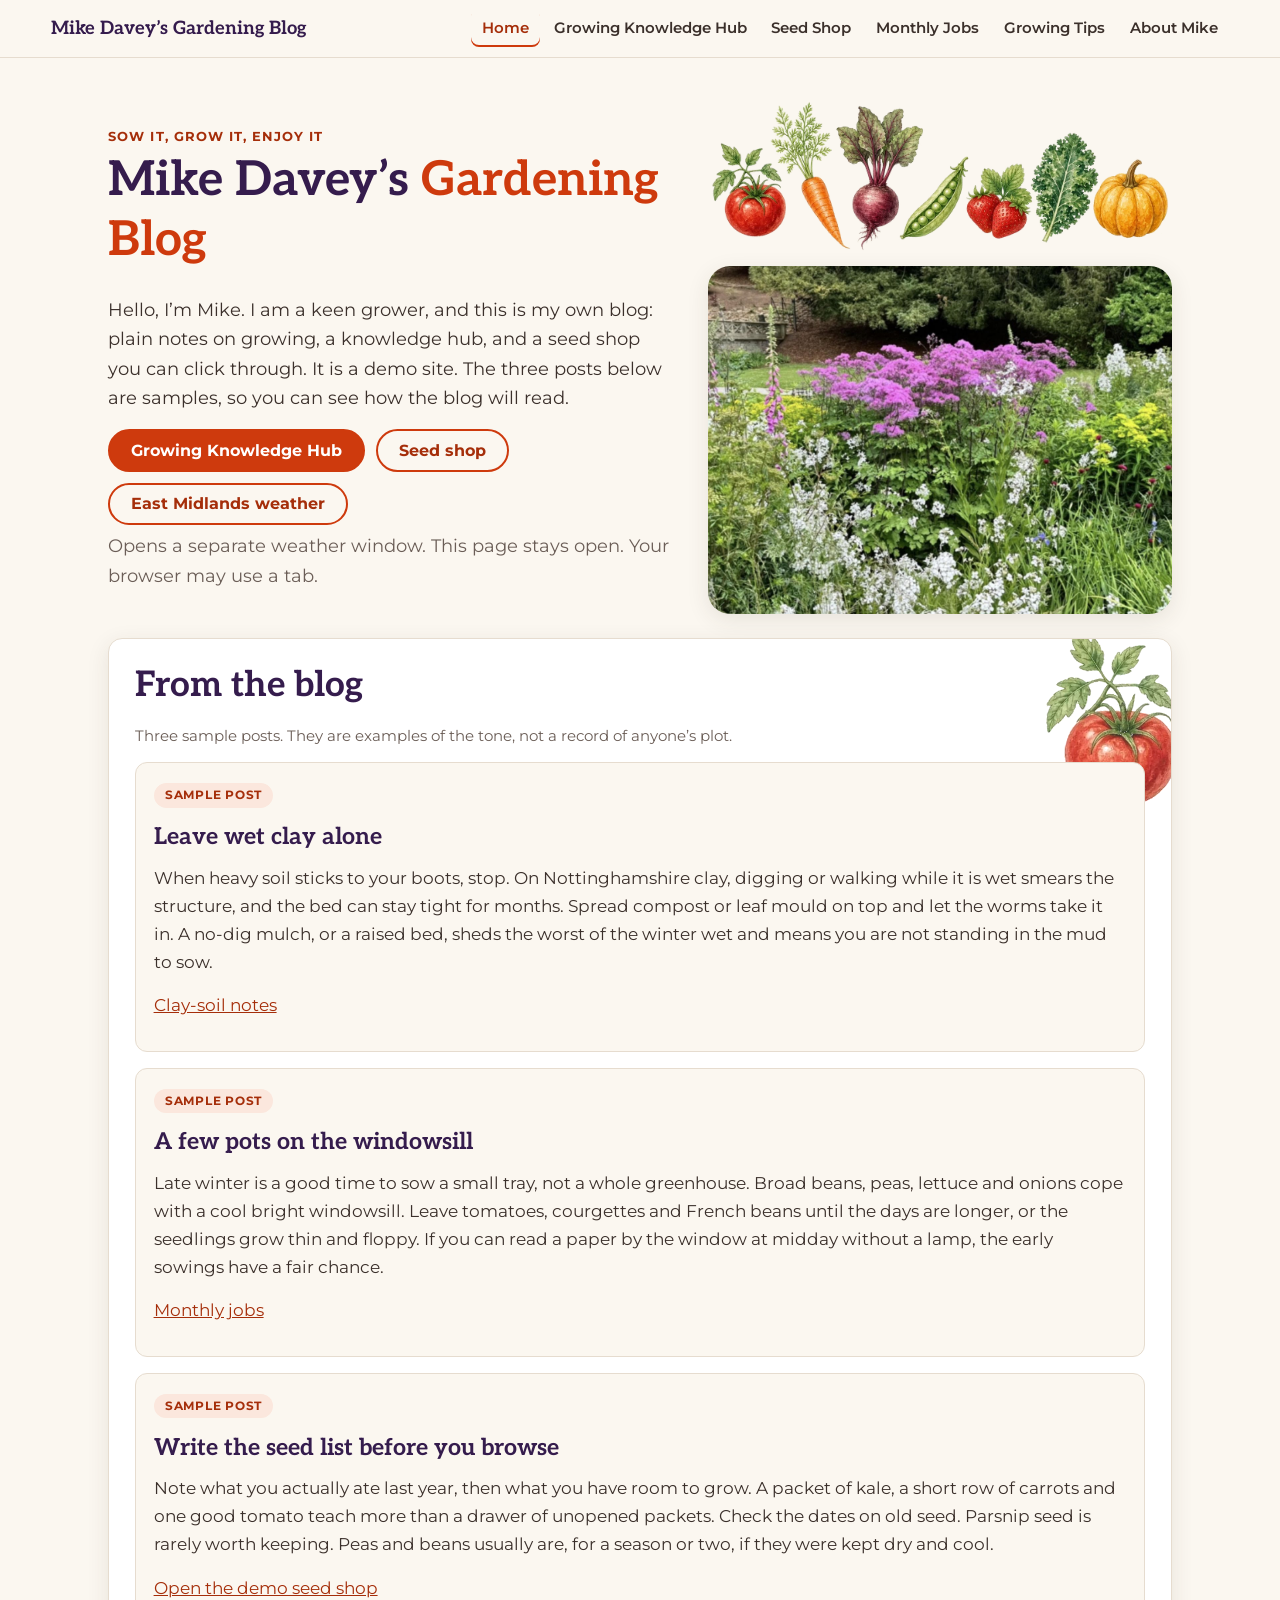
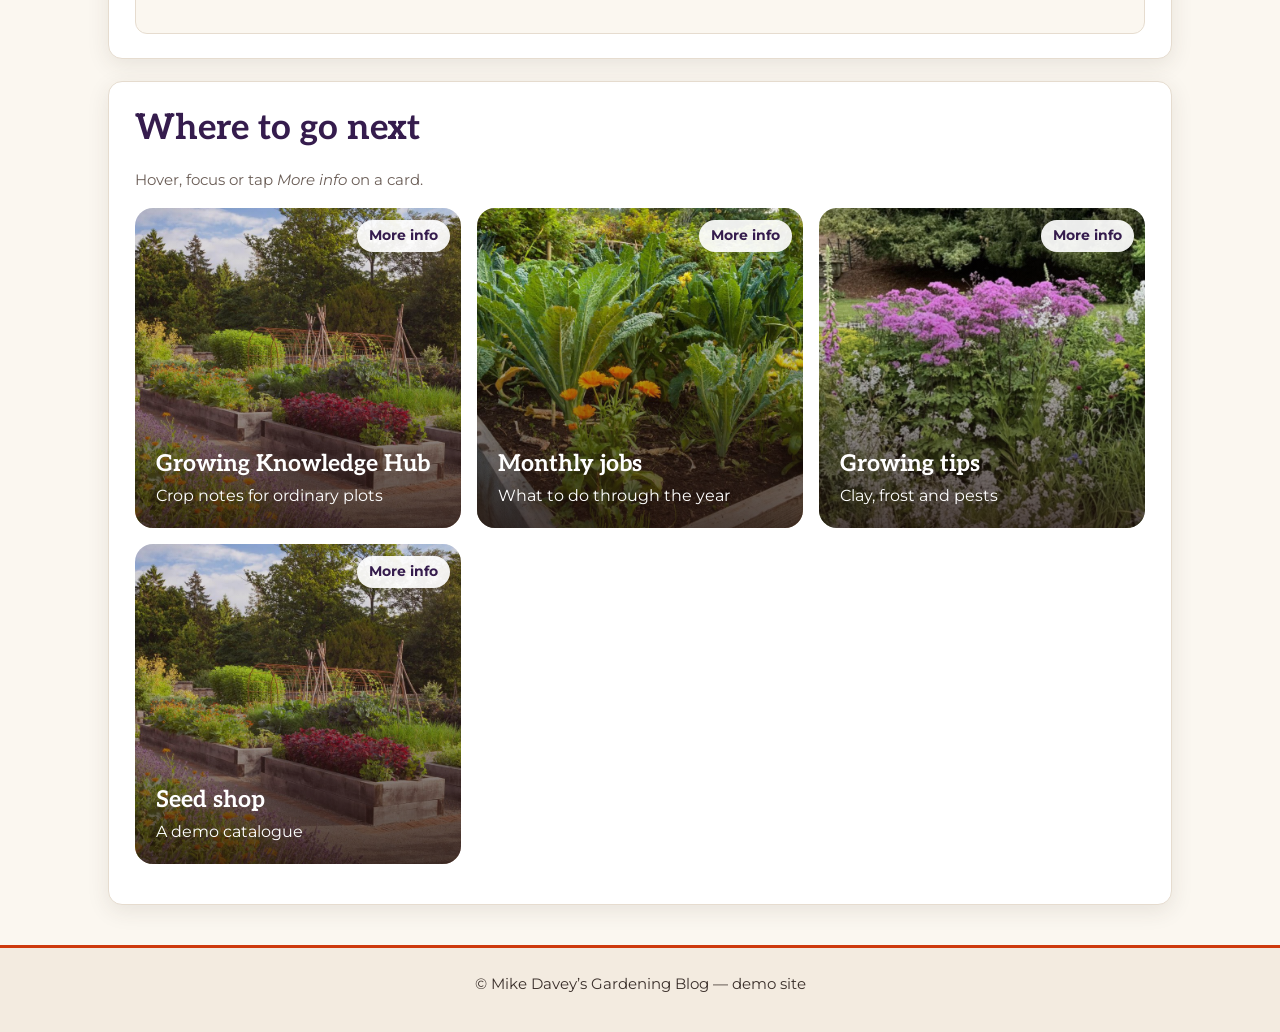
==== index.html @ 245391ab "Add Mike Davey's gardening blog demo. A personal static site with sample posts, an open knowledge hu" ====
<!DOCTYPE html>
<html lang="en-GB">
<head>
<meta charset="UTF-8">
<meta name="viewport" content="width=device-width, initial-scale=1.0">
<title>Mike Davey’s Gardening Blog</title>
<meta name="description" content="Mike Davey’s Gardening Blog: sample growing posts, a knowledge hub, and a demo seed shop.">
<link rel="stylesheet" href="style.css">
</head>
<body>
<a class="skip-link" href="#main">Skip to content</a>
<header class="site-header">
  <h1><a href="index.html">Mike Davey’s Gardening Blog</a></h1>
  <nav aria-label="Main">
    <a href="index.html" class="active" aria-current="page">Home</a>
    <a href="knowledge-hub.html">Growing Knowledge Hub</a>
    <a href="seed-order.html">Seed Shop</a>
    <a href="monthly.html">Monthly Jobs</a>
    <a href="tips.html">Growing Tips</a>
    <a href="about.html">About Mike</a>
  </nav>
</header>

<section class="s-hero">
  <div>
    <span class="s-kicker">Sow it, grow it, enjoy it</span>
    <h2>Mike Davey’s <em>Gardening Blog</em></h2>
    <p>Hello, I’m Mike. I am a keen grower, and this is my own blog: plain notes on growing, a knowledge hub, and a seed shop you can click through. It is a demo site. The three posts below are samples, so you can see how the blog will read.</p>
    <div class="s-acts">
      <a class="btn" href="knowledge-hub.html">Growing Knowledge Hub</a>
      <a class="btn ghost" href="seed-order.html">Seed shop</a>
      <a class="btn ghost" href="https://www.wunderground.com/weather/gb/nottingham" target="_blank" rel="noopener noreferrer" data-weather-window>East Midlands weather</a>
    </div>
    <p class="weather-help">Opens a separate weather window. This page stays open. Your browser may use a tab.</p>
  </div>
  <div class="s-photo">
    <img class="hero-produce" src="produce-strip.webp" width="1200" height="404" alt="" decoding="async">
    <img src="hero.jpg" width="1400" height="1059" alt="Colourful garden flowers in bloom">
  </div>
</section>
<main id="main">
  <div class="produce-host content-box">
    <img class="produce-deco produce-deco--tr" src="img/produce/tomato.webp" width="191" height="243" alt="" aria-hidden="true" decoding="async">
    <h2>From the blog</h2>
    <p class="meta">Three sample posts. They are examples of the tone, not a record of anyone’s plot.</p>
    <div class="post-list">
      <article class="post">
        <p><span class="sample-flag">Sample post</span></p>
        <h3>Leave wet clay alone</h3>
        <p>When heavy soil sticks to your boots, stop. On Nottinghamshire clay, digging or walking while it is wet smears the structure, and the bed can stay tight for months. Spread compost or leaf mould on top and let the worms take it in. A no-dig mulch, or a raised bed, sheds the worst of the winter wet and means you are not standing in the mud to sow.</p>
        <p><a href="tips.html#soil">Clay-soil notes</a></p>
      </article>
      <article class="post">
        <p><span class="sample-flag">Sample post</span></p>
        <h3>A few pots on the windowsill</h3>
        <p>Late winter is a good time to sow a small tray, not a whole greenhouse. Broad beans, peas, lettuce and onions cope with a cool bright windowsill. Leave tomatoes, courgettes and French beans until the days are longer, or the seedlings grow thin and floppy. If you can read a paper by the window at midday without a lamp, the early sowings have a fair chance.</p>
        <p><a href="monthly.html">Monthly jobs</a></p>
      </article>
      <article class="post">
        <p><span class="sample-flag">Sample post</span></p>
        <h3>Write the seed list before you browse</h3>
        <p>Note what you actually ate last year, then what you have room to grow. A packet of kale, a short row of carrots and one good tomato teach more than a drawer of unopened packets. Check the dates on old seed. Parsnip seed is rarely worth keeping. Peas and beans usually are, for a season or two, if they were kept dry and cool.</p>
        <p><a href="seed-order.html">Open the demo seed shop</a></p>
      </article>
    </div>
  </div>
  <div class="content-box">
    <h2>Where to go next</h2>
    <p class="meta">Hover, focus or tap <em>More info</em> on a card.</p>
    <div class="flip-grid">
      <article class="flip">
        <div class="flip-inner">
          <div class="flip-face flip-front" style="background-image:url('allotment.jpg')"><h4>Growing Knowledge Hub</h4><p>Crop notes for ordinary plots</p></div>
          <div class="flip-face flip-back"><h4>Growing Knowledge Hub</h4><p>Sowing, spacing, harvest and kitchen notes for fruit, vegetables and herbs.</p><a class="btn" href="knowledge-hub.html">Open the hub</a></div>
        </div>
      </article>
      <article class="flip">
        <div class="flip-inner">
          <div class="flip-face flip-front" style="background-image:url('raised-bed.jpg')"><h4>Monthly jobs</h4><p>What to do through the year</p></div>
          <div class="flip-face flip-back"><h4>Monthly jobs</h4><p>A month-by-month list for East Midlands gardens and allotments, with clay soil in mind.</p><a class="btn" href="monthly.html">See the year</a></div>
        </div>
      </article>
      <article class="flip">
        <div class="flip-inner">
          <div class="flip-face flip-front" style="background-image:url('hero.jpg')"><h4>Growing tips</h4><p>Clay, frost and pests</p></div>
          <div class="flip-face flip-back"><h4>Growing tips</h4><p>No-dig, frost dates and the problems that show up most often on local clay.</p><a class="btn" href="tips.html">Read the tips</a></div>
        </div>
      </article>
      <article class="flip">
        <div class="flip-inner">
          <div class="flip-face flip-front" style="background-image:url('allotment.jpg')"><h4>Seed shop</h4><p>A demo catalogue</p></div>
          <div class="flip-face flip-back"><h4>Seed shop</h4><p>Browse the catalogue and fill a basket. No payment is taken, and the order is not sent.</p><a class="btn" href="seed-order.html">Browse seeds</a></div>
        </div>
      </article>
    </div>
  </div>
</main>

<footer>
  <p>© Mike Davey’s Gardening Blog — demo site</p>
</footer>
<script src="flip.js"></script>
<script src="weather-window.js"></script>
</body>
</html>
---- style.css ----
/* Blog theme. Warm cream, terracotta and aubergine. */
@import url("https://fonts.googleapis.com/css2?family=Aleo:wght@400;600;700&family=Montserrat:wght@400;500;600;700&display=swap");
:root{
  --rust:#ce3a0d;--rust-dk:#a52e0a;--rust-soft:#fbe7dd;--aub:#351c4d;--aub-soft:#efe8f3;
  --cream:#fbf7f0;--paper:#ffffff;--ink:#3b302b;--muted:#6b5e57;--sage:#4f6b3f;--sage-soft:#e9efe2;--line:#e6dccf;
  --radius:14px;--shadow:0 6px 22px rgba(59,48,43,.10);--focus:#1d4ed8;
  --font-head:Aleo,Georgia,"Times New Roman",serif;--font-body:Montserrat,"Segoe UI",system-ui,-apple-system,Arial,sans-serif;
  /* legacy aliases used by page-level styles */
  --green:var(--sage);--green-light:#6b8a58;--accent:var(--rust);--clay:var(--rust-dk);--text:var(--ink);
  --head:var(--aub);--rasp:var(--rust);--coral:var(--rust);--gold-s:#e3b86a;--cardbg:var(--paper);--star:#d99a1e
}
*,*::before,*::after{box-sizing:border-box}
html{scroll-padding-top:5.5rem;-webkit-text-size-adjust:100%}
body{margin:0;font-family:var(--font-body);font-size:1.0625rem;line-height:1.65;color:var(--ink);background:var(--cream);overflow-x:hidden}
img{max-width:100%;height:auto}
h1,h2,h3,h4{font-family:var(--font-head);color:var(--aub);line-height:1.25;margin:0 0 .5em}
h2{font-size:clamp(1.6rem,3.2vw,2.2rem)}h3{font-size:1.45rem}h4{font-size:1.18rem}
p{margin:0 0 .9em}
a{color:var(--rust-dk)}a:hover{color:var(--aub)}
a:focus-visible,button:focus-visible,input:focus-visible,select:focus-visible,textarea:focus-visible,summary:focus-visible,[tabindex]:focus-visible{outline:3px solid var(--focus);outline-offset:2px}
.skip-link{position:absolute;left:-999px;top:0;background:var(--aub);color:#fff;padding:.6rem 1rem;z-index:3000}.skip-link:focus{left:1rem;top:1rem}
.sr,.sr-only{position:absolute!important;width:1px;height:1px;overflow:hidden;clip:rect(0 0 0 0);white-space:nowrap}
.hidden,.hide{display:none!important}

/* Site header – the only sticky chrome */
.site-header{position:sticky;top:0;z-index:1000;background:rgba(251,247,240,.96);border-bottom:1px solid var(--line);
  display:flex;flex-wrap:wrap;align-items:center;justify-content:space-between;gap:.4rem 1rem;padding:.6rem max(4%,1rem)}
.site-header h1{font-size:1.15rem;margin:0;color:var(--aub)}.site-header h1 a{color:inherit;text-decoration:none}
.site-header nav{display:flex;flex-wrap:wrap;gap:.15rem}
.site-header nav a{color:var(--ink);text-decoration:none;font-weight:600;font-size:.93rem;padding:.4rem .7rem;border-radius:8px}
.site-header nav a:hover{background:var(--rust-soft);color:var(--rust-dk)}
.site-header nav a.active,.site-header nav a[aria-current]{color:var(--rust-dk);box-shadow:inset 0 -2px 0 var(--rust)}
.site-header .cartbtn,.basket-link{background:var(--rust);color:#fff;border:0;border-radius:999px;padding:.45rem 1rem;font:inherit;font-weight:700;font-size:.95rem;cursor:pointer;text-decoration:none;white-space:nowrap}
.site-header .cartbtn:hover,.basket-link:hover{background:var(--rust-dk);color:#fff}
@media(max-width:820px){.site-header{position:static}.site-header nav{width:100%}.site-header nav a{padding:.35rem .55rem}}

/* Layout */
main{display:block;max-width:1140px;margin:1.5rem auto 2.5rem;padding:0 max(3%,1rem)}
.content-box,.box{background:var(--paper);border:1px solid var(--line);border-radius:var(--radius);padding:1.5rem 1.6rem;margin:0 0 1.4rem;box-shadow:var(--shadow)}
.section-head{margin:0 0 1rem}.section-head h3{margin:.1rem 0 .3rem}.section-head p{color:var(--muted);margin:0;max-width:46em}
.kicker,.hub-kicker,.s-kicker{display:inline-block;font-size:.8rem;font-weight:700;letter-spacing:.08em;text-transform:uppercase;color:var(--rust-dk);margin:0 0 .25rem}
.meta{color:var(--muted);font-size:.93rem}
footer{background:#f3ebe0;color:var(--ink);border-top:3px solid var(--rust);text-align:center;padding:1.4rem 1rem;margin-top:2rem;font-size:.95rem}
footer a{color:var(--rust-dk)}
.demo,.demo-note{background:#fff6e0;border:1px solid #edd59b;color:#5b4410;padding:.6rem 1rem;font-weight:600;text-align:center}
.demo-note{border-radius:10px;text-align:left;font-weight:500;margin:.6rem 0}
hr.leaf{border:0;border-top:1px solid var(--line);margin:1.6rem auto;max-width:60%}

/* Buttons */
.btn{display:inline-block;background:var(--rust);color:#fff;border:2px solid var(--rust);border-radius:999px;padding:.6rem 1.3rem;font:inherit;font-weight:700;font-size:1rem;text-decoration:none;cursor:pointer;line-height:1.2}
.btn:hover{background:var(--rust-dk);border-color:var(--rust-dk);color:#fff}
.btn.ghost,.btn.sec,.btn-outline{background:transparent;color:var(--rust-dk);border-color:var(--rust)}
.btn.ghost:hover,.btn.sec:hover,.btn-outline:hover{background:var(--rust);color:#fff}
.btn.danger{background:#8f2a1a;border-color:#8f2a1a}
.btn.linkish{background:none;border:0;color:var(--rust-dk);text-decoration:underline;padding:.3rem}
.btn.coming-soon,span.btn.coming-soon{background:#eee7df;border-color:#eee7df;color:var(--muted);cursor:default}
.btn[disabled],button[disabled]{opacity:.55;cursor:not-allowed}
.backbtn{background:none;border:0;color:var(--rust-dk);font:inherit;font-weight:700;cursor:pointer;padding:.3rem 0}

/* Forms */
input,select,textarea{font:inherit;color:var(--ink);background:#fff;border:1px solid #cdbfb0;border-radius:10px;padding:.6rem .8rem;max-width:100%}
label{font-weight:600}
.join-form label{display:block;margin:.8rem 0 .25rem}.join-form input[type=text],.join-form input[type=email],.join-form input[type=tel],.join-form textarea,.join-form select{width:100%}
.join-form .checks label{display:flex;gap:.5rem;font-weight:500}.join-form .form-actions{margin-top:1rem;display:flex;gap:.6rem;flex-wrap:wrap}.join-form .hint{color:var(--muted);font-size:.92rem}

/* Hero */
.s-hero,.hero{display:grid;grid-template-columns:1.1fr .9fr;gap:2rem;align-items:center;max-width:1140px;margin:1.5rem auto 0;padding:1rem max(3%,1rem) 0}
.s-hero h2,.hero h2{font-size:clamp(2rem,4.4vw,3rem);color:var(--aub)}.s-hero h2 em{color:var(--rust);font-style:normal}
.s-hero p,.hero p{font-size:1.12rem;max-width:36em}
.s-acts,.acts{display:flex;gap:.7rem;flex-wrap:wrap;margin-top:.6rem}
.s-photo img{width:100%;aspect-ratio:4/3;object-fit:cover;border-radius:22px;box-shadow:var(--shadow)}
.hero.plain,.hero:not(.s-hero):not(:has(.s-photo)){display:block;text-align:center}
.hero:not(.s-hero):not(:has(.s-photo)) p{margin-left:auto;margin-right:auto}
@media(max-width:820px){.s-hero,.hero{grid-template-columns:1fr}}

/* Generic cards */
.cards,.link-grid{display:grid;grid-template-columns:repeat(auto-fill,minmax(250px,1fr));gap:1.1rem}
.card,.link-card,.month-card,.scard{background:var(--paper);border:1px solid var(--line);border-radius:var(--radius);overflow:hidden;box-shadow:var(--shadow)}
.card img{display:block;width:100%;aspect-ratio:16/10;object-fit:cover}.card>div{padding:1rem 1.1rem}
.link-card,.month-card{padding:1rem 1.1rem}.link-card .tag{display:inline-block;background:var(--sage-soft);color:var(--sage);border-radius:999px;padding:.1rem .6rem;font-size:.8rem;font-weight:700}
.link-chips{display:flex;flex-wrap:wrap;gap:.4rem;margin:.8rem 0}.link-chips a{background:var(--rust-soft);color:var(--rust-dk);border-radius:999px;padding:.3rem .8rem;text-decoration:none;font-weight:600;font-size:.92rem}
.month-card ul{padding-left:1.1rem}
.whats-new{background:var(--rust-soft);border-radius:var(--radius);padding:1rem 1.3rem}.whats-new ul{margin:.3rem 0 0;padding-left:1.2rem}
.s-offer{list-style:none;padding:0;display:grid;grid-template-columns:repeat(auto-fit,minmax(220px,1fr));gap:.6rem}
.s-offer li{background:var(--sage-soft);border-radius:10px;padding:.7rem .9rem}
.toc{background:var(--sage-soft);border-radius:10px;padding:1rem 1.3rem}.toc a{display:inline-block;margin:.2rem .8rem .2rem 0}
.guide-section{border-top:1px solid var(--line);padding-top:1rem;margin-top:2rem}
.help-panel{border:1px solid var(--line);border-radius:12px;padding:.6rem 1rem;background:#fff;margin:.8rem 0}.help-panel>summary{cursor:pointer;font-weight:700;color:var(--aub)}
table{border-collapse:collapse;width:100%}th,td{border:1px solid var(--line);padding:.5rem;text-align:left}th{background:var(--aub);color:#fff}
.table-wrap{overflow-x:auto}
dialog{border:1px solid var(--line);border-radius:var(--radius);max-width:min(720px,94vw)}dialog::backdrop{background:rgba(53,28,77,.45)}

/* ===== Flip cards (photo front, rust back) ===== */
.flip-grid{display:grid;grid-template-columns:repeat(auto-fill,minmax(260px,1fr));gap:1rem;margin:1rem 0}
.flip{position:relative;perspective:1200px;min-height:320px}
.flip-inner{position:relative;width:100%;height:100%;min-height:320px;transition:transform .6s cubic-bezier(.2,.7,.2,1);transform-style:preserve-3d}
.flip-face{position:absolute;inset:0;border-radius:18px;overflow:hidden;backface-visibility:hidden;-webkit-backface-visibility:hidden;display:flex;flex-direction:column;justify-content:flex-end;padding:1.2rem 1.3rem}
.flip-front{color:#fff;background:var(--aub) center/cover no-repeat}
.flip-front::before{content:"";position:absolute;inset:0;background:linear-gradient(180deg,rgba(30,15,10,.05) 25%,rgba(30,15,10,.78) 100%)}
.flip-front>*{position:relative}
.flip-front h3,.flip-front h4{color:#fff;font-size:1.45rem;margin:0 0 .25rem}.flip-front p{margin:0;font-size:1rem}
.flip-back{background:var(--rust);color:#fff;transform:rotateX(180deg);justify-content:center}
.flip-back h3,.flip-back h4{color:#fff;margin:0 0 .4rem}.flip-back p{font-size:.98rem}
.flip-back .btn{background:transparent;border-color:#fff;color:#fff;align-self:flex-start}.flip-back .btn:hover{background:#fff;color:var(--rust-dk)}
.flip-back a:not(.btn){color:#fff}
.flip-toggle{position:absolute;top:.7rem;right:.7rem;z-index:3;background:rgba(255,255,255,.92);color:var(--aub);border:0;border-radius:999px;padding:.3rem .75rem;font:inherit;font-size:.85rem;font-weight:700;cursor:pointer}
.flip.is-flipped .flip-inner{transform:rotateX(180deg)}
/* No-JS fallback only; with flip.js, hover is mirrored into .is-flipped */
@media(hover:hover){.flip:not(.flip-js):hover .flip-inner{transform:rotateX(180deg)}}
.flip.no-photo .flip-front{background:linear-gradient(150deg,#4a2a63,var(--aub))}
@media(prefers-reduced-motion:reduce){
  .flip,.flip-inner{min-height:0}.flip-inner{transform:none!important;transition:none}
  .flip-face{position:relative;backface-visibility:visible;transform:none!important}
  .flip-front{min-height:190px;border-radius:18px 18px 0 0}.flip-back{border-radius:0 0 18px 18px}.flip-toggle{display:none}}

/* ===== Knowledge hub ===== */
.guide-hub .hub-lead{font-size:1.12rem}.guide-hub .hub-note{background:var(--aub-soft);border-radius:10px;padding:.7rem 1rem}
.hub-chat{background:var(--sage-soft);border-radius:12px;padding:1rem 1.2rem}
.hub-chat-note{font-weight:600;color:var(--rust-dk);margin-top:.5rem}
.hub-padlet{margin-top:1rem;border:1px solid var(--line);border-radius:12px;padding:.6rem 1rem}
.hub-padlet-summary{cursor:pointer;font-weight:700;color:var(--aub)}
.hub-padlet-frame{position:relative;margin-top:.6rem}.hub-padlet-frame iframe{width:100%;height:560px;border:0;border-radius:10px;position:relative;background:transparent}
.hub-padlet-fallback{position:absolute;inset:1rem;color:var(--muted)}
.hub-join{text-align:center}

/* ===== Seed shop ===== */
.crumbs{font-size:.92rem;color:var(--muted);margin:0 0 .8rem}.crumbs a{font-weight:600;text-decoration:none}.crumbs span[aria-current]{color:var(--ink)}
.shop-banner{display:flex;flex-wrap:wrap;gap:.5rem 1rem;align-items:center;background:var(--sage-soft);border-radius:12px;padding:.7rem 1rem;margin-bottom:1rem}
.shop-banner strong{color:var(--sage)}
.pill-off{background:var(--sage);color:#fff;border-radius:999px;padding:.15rem .65rem;font-size:.85rem;font-weight:700}
.pill-plant{background:#efe6da;color:#6a4b25;border-radius:999px;padding:.15rem .65rem;font-size:.85rem;font-weight:700}
.pill-clay{background:#f1e4d6;color:#7a4a22;border-radius:999px;padding:.15rem .65rem;font-size:.85rem;font-weight:700}
.shop-layout{display:grid;grid-template-columns:240px minmax(0,1fr);gap:1.4rem;align-items:start}
@media(max-width:820px){.shop-layout{grid-template-columns:1fr}}
.filters{background:var(--paper);border:1px solid var(--line);border-radius:var(--radius);padding:1rem}
.filters label{display:block;margin:.7rem 0 .25rem;font-size:.93rem}.filters input[type=search],.filters select{width:100%}
.filters .check{display:flex;gap:.45rem;align-items:center;font-weight:500;margin-top:.8rem}
.cat-tabs{display:flex;flex-wrap:wrap;gap:.4rem;margin:0 0 .8rem}
.cat-tabs a{border:1px solid var(--rust);color:var(--rust-dk);border-radius:999px;padding:.35rem .9rem;text-decoration:none;font-weight:600;font-size:.93rem}
.cat-tabs a[aria-current]{background:var(--rust);color:#fff}
.result-bar{display:flex;flex-wrap:wrap;gap:.5rem;justify-content:space-between;align-items:center;margin-bottom:.8rem}
.pgrid{display:grid;grid-template-columns:repeat(auto-fill,minmax(210px,1fr));gap:1rem;list-style:none;padding:0;margin:0}
.pitem{background:var(--paper);border:1px solid var(--line);border-radius:var(--radius);padding:1rem;display:flex;flex-direction:column;gap:.35rem}
.pitem h3{font-size:1.08rem;margin:0}.pitem h3 a{color:var(--aub);text-decoration:none}.pitem h3 a:hover{text-decoration:underline}
.pitem .crop{font-size:.82rem;color:var(--muted);text-transform:uppercase;letter-spacing:.05em}
.pitem .acts{margin-top:auto;display:flex;gap:.5rem;align-items:center;flex-wrap:wrap}
.price-row{display:flex;flex-wrap:wrap;gap:.2rem .6rem;align-items:baseline}
.price-row .was{text-decoration:line-through;color:var(--muted)}.price-row .now{font-size:1.25rem;font-weight:700;color:var(--sage)}
.price-row .plain{font-size:1.2rem;font-weight:700;color:var(--ink)}.price-row .note{font-size:.84rem;color:var(--muted);width:100%}
.btn.small{padding:.4rem .9rem;font-size:.92rem}
.pager{display:flex;flex-wrap:wrap;gap:.35rem;justify-content:center;margin:1.4rem 0 .4rem}
.pager a,.pager span{min-width:2.4rem;text-align:center;padding:.4rem .7rem;border:1px solid var(--line);border-radius:8px;text-decoration:none;font-weight:600;background:#fff}
.pager span[aria-current]{background:var(--aub);color:#fff;border-color:var(--aub)}.pager .gap{border:0;background:none}
.empty-state{text-align:center;padding:2rem 1rem}
.product{display:grid;grid-template-columns:minmax(0,1.3fr) minmax(260px,.9fr);gap:1.5rem}
@media(max-width:820px){.product{grid-template-columns:1fr}}
.buybox{background:var(--cream);border:1px solid var(--line);border-radius:var(--radius);padding:1.2rem}
.qty{display:inline-flex;align-items:center;gap:.3rem}
.qty button{width:2.3rem;height:2.3rem;border-radius:50%;border:2px solid var(--aub);background:#fff;color:var(--aub);font-size:1.1rem;font-weight:700;cursor:pointer}
.qty input{width:3.6rem;text-align:center;padding:.4rem}
.grow dl{display:grid;grid-template-columns:max-content 1fr;gap:.35rem 1rem}.grow dt{font-weight:700}.grow dd{margin:0}
@media(max-width:560px){.grow dl{grid-template-columns:1fr}.grow dd{margin-bottom:.5rem}}
.basket-table{width:100%;border-collapse:collapse}.basket-table th{background:var(--aub-soft);color:var(--aub)}
.basket-table td,.basket-table th{border:0;border-bottom:1px solid var(--line);padding:.6rem .5rem;vertical-align:middle}
.totals{background:var(--sage-soft);border-radius:12px;padding:1rem 1.2rem;max-width:420px;margin-left:auto}
.totals .row{display:flex;justify-content:space-between;gap:1rem;margin:.2rem 0}.totals .pay{font-size:1.2rem;font-weight:700;border-top:1px dashed var(--sage);padding-top:.4rem}
.toast{position:fixed;left:50%;bottom:1.2rem;transform:translateX(-50%);background:var(--aub);color:#fff;padding:.6rem 1.2rem;border-radius:999px;opacity:0;transition:opacity .25s;pointer-events:none;z-index:1500}
.toast.show{opacity:1}
.print-only{display:none}
@media print{.site-header,footer,.no-print,.crumbs{display:none!important}.print-only{display:block}body{background:#fff}.content-box{box-shadow:none;border:0}}
@media(max-width:560px){body{font-size:1rem}.content-box,.box{padding:1.1rem}.basket-table thead{display:none}.basket-table tr{display:grid;grid-template-columns:1fr auto;gap:.3rem;border-bottom:1px solid var(--line);padding:.5rem 0}.basket-table td{border:0;padding:.15rem}}

.storage-warn{background:#fde8e1;border:2px solid var(--rust-dk);color:#5a1a08;border-radius:10px;padding:.8rem 1rem;font-weight:600}
body.modal-open{overflow:hidden}
.det-dialog{width:min(680px,94vw);max-height:90vh;overflow:auto;padding:1.2rem 1.4rem;background:var(--paper);color:var(--ink);overscroll-behavior:contain}
.det-dialog:not([open]){display:none}
.det-dialog[open]:not(:modal){position:fixed;inset:5vh 0 auto;margin:0 auto;z-index:2500;box-shadow:0 0 0 100vmax rgba(53,28,77,.45)}
.det-head{display:flex;justify-content:space-between;gap:1rem;align-items:flex-start}.det-head h2{font-size:1.5rem;margin:0}
.det-close{background:#fff;border:2px solid var(--aub);color:var(--aub);border-radius:50%;width:2.5rem;height:2.5rem;font-size:1.3rem;cursor:pointer;flex:0 0 auto}
.det-head .det-close:hover{background:var(--aub);color:#fff}
.det-buy{display:flex;flex-wrap:wrap;gap:.6rem;align-items:center;margin:.8rem 0}
.weather-help{font-size:.88rem;color:var(--muted);margin:.4rem 0 0}
.weather-line{display:flex;flex-wrap:wrap;gap:.4rem .8rem;align-items:center}.weather-line .weather-help{margin:0}
.s-photo{display:flex;flex-direction:column;gap:.75rem}
.s-photo img.hero-produce{aspect-ratio:auto;height:auto;object-fit:contain;border-radius:0;box-shadow:none;display:block}
@media(max-width:820px){.s-photo .hero-produce{max-width:520px;margin:0 auto}.s-photo img.hero-produce{width:100%}}



/* Decorative produce sprites – out of flow, never push text */
.produce-host{position:relative;overflow:hidden;isolation:isolate}
.produce-deco{
  position:absolute;z-index:-1;pointer-events:none;user-select:none;-webkit-user-drag:none;
  max-width:none;height:auto;margin:0;border:0;box-shadow:none;border-radius:0;display:block
}
.produce-deco--tr{top:-.35rem;right:-.65rem;width:8.5rem;opacity:.85;transform:rotate(6deg)}
.produce-deco--tl{top:.45rem;left:-.85rem;width:7.5rem;opacity:.8;transform:rotate(-8deg)}
.produce-deco--br{bottom:-1.05rem;right:-.9rem;width:8.5rem;opacity:.55;transform:rotate(-4deg)}
.produce-deco--bl{bottom:-.9rem;left:-.75rem;width:7.5rem;opacity:.55;transform:rotate(5deg)}
.produce-deco--faint{opacity:.45}
.produce-deco--sm{width:6.5rem}
@media(max-width:820px){
  .produce-deco{width:5.5rem;opacity:.6}
  .produce-deco--faint,.produce-deco--br,.produce-deco--bl{display:none}
}
@media(max-width:560px){.produce-deco{display:none}}
@media print{.produce-deco{display:none!important}}

/* Quick order list – compact one-row catalogue */
.ql-page{padding-bottom:6.5rem}
.ql-filters{display:flex;flex-wrap:wrap;gap:.8rem 1.2rem;align-items:flex-end;background:var(--paper);border:1px solid var(--line);border-radius:var(--radius);padding:.9rem 1.1rem;margin:0 0 1rem}
.ql-filters p{margin:0;flex:1 1 12rem}
.ql-filters input,.ql-filters select{width:100%;max-width:22rem}
.ql-wrap{background:var(--paper);border:1px solid var(--line);border-radius:var(--radius);overflow:hidden;margin:0 0 1.2rem}
.ql-head,.ql-row{display:grid;grid-template-columns:minmax(7rem,1fr) minmax(10rem,1.8fr) minmax(6rem,.8fr) 6.4rem 3.4rem;gap:.35rem .7rem;align-items:center;padding:.45rem .8rem}
.ql-head{background:var(--rust-soft);color:var(--rust-dk);font-weight:700;font-size:.88rem;letter-spacing:.02em;position:sticky;top:4.6rem;z-index:3;border-bottom:1px solid var(--line)}
.ql-row{border-bottom:1px solid var(--line);font-size:.95rem}
.ql-row:nth-child(even){background:#fbf7f0}
.ql-row:last-child{border-bottom:0}
.ql-name{font-weight:600;color:var(--ink)}
.ql-type,.ql-pack{color:var(--muted)}
.ql-price{font-weight:700;color:var(--sage)}
.ql-plant{font-size:.75rem;font-weight:600;color:#6a4b25;text-transform:uppercase;letter-spacing:.03em}
.ql-tick{text-align:center}
.ql-check{display:inline-flex;align-items:center;justify-content:center;gap:.2rem;margin:0;cursor:pointer}
.ql-check input{width:1.25rem;height:1.25rem;accent-color:var(--rust);cursor:pointer}
.ql-qty{font-size:.8rem;font-weight:700;color:var(--rust-dk)}
.ql-group{position:sticky;top:7.15rem;z-index:2;margin:0;padding:.4rem .8rem;font-size:1.05rem;background:var(--cream);border-bottom:1px solid var(--line);color:var(--aub)}
.ql-bar{position:fixed;left:0;right:0;bottom:0;z-index:900;display:flex;flex-wrap:wrap;gap:.6rem 1.1rem;align-items:center;justify-content:space-between;background:var(--cream);border-top:3px solid var(--rust);padding:.75rem max(4%,1rem);box-shadow:0 -6px 18px rgba(59,48,43,.12)}
.ql-bar-totals{display:flex;flex-wrap:wrap;gap:.35rem 1.1rem;align-items:center;font-size:1rem}
.ql-bar .btn{font-size:1.08rem;padding:.7rem 1.5rem}
@media print{.ql-bar,.ql-filters{display:none!important}.ql-page{padding-bottom:0}.ql-head,.ql-group{position:static}}
@media(max-width:820px){
  .ql-head{top:0}
  .ql-group{top:2.55rem}
}
@media(max-width:700px){
  .ql-head{display:none}
  .ql-group{top:0}
  .ql-row{grid-template-columns:1fr auto;grid-template-areas:"type tick" "name tick" "pack tick" "price tick";gap:.12rem .6rem;padding:.7rem .8rem;align-items:start}
  .ql-type{grid-area:type;font-size:.82rem;text-transform:uppercase;letter-spacing:.04em}
  .ql-name{grid-area:name}
  .ql-pack{grid-area:pack}
  .ql-price{grid-area:price}
  .ql-price::before{content:"Price ";font-weight:600}
  .ql-tick{grid-area:tick;align-self:center}
}

/* Quick list: keep Buy now clear of the Netlify badge (bottom-right) + back-to-top */
html{scroll-behavior:smooth}
.ql-bar{flex-direction:row-reverse;justify-content:flex-end;padding-right:max(4%,12.5rem)}
.ql-bar-acts{display:flex;gap:.6rem;align-items:center}
.ql-top{display:inline-flex;align-items:center;gap:.3rem;font-weight:700;color:var(--rust-dk);text-decoration:none;border:2px solid var(--rust);border-radius:999px;padding:.55rem 1rem;background:#fff}
.ql-top:hover{background:var(--rust);color:#fff}
.ql-endtop{text-align:center;margin:0 0 1.5rem}
.ql-page{padding-bottom:9rem}
@media(max-width:820px){.ql-bar{padding:.7rem 1rem 4.2rem}.ql-page{padding-bottom:13rem}}
/* Quick list: clear dividers between crop groups */
.ql-group{background:var(--rust-soft);color:var(--rust-dk);font-size:1.12rem;font-weight:700;letter-spacing:.02em;padding:.6rem .9rem;border-top:4px solid var(--rust);border-bottom:2px solid var(--rust);box-shadow:0 2px 0 rgba(59,48,43,.05)}
.ql-group:first-child{border-top:0}
.ql-group::before{content:"\1F331";margin-right:.45rem;font-size:.95em}
.ql-group + .ql-row{border-top:0}

/* Shop page / list view toggle and landing crop list */
.view-toggle{display:flex;flex-wrap:wrap;gap:.4rem;margin:0 0 .7rem}
.view-toggle a{border:2px solid var(--rust);color:var(--rust-dk);border-radius:999px;padding:.4rem 1rem;text-decoration:none;font-weight:700;background:#fff}
.view-toggle a:hover{background:var(--rust);color:#fff}
.view-toggle a[aria-current]{background:var(--rust);color:#fff;border-color:var(--rust)}
#ql-bar[hidden],#shop-list-view[hidden],#shop-page-view[hidden]{display:none!important}
.ql-crop-row{display:flex;flex-wrap:wrap;gap:.35rem 1rem;align-items:center;justify-content:space-between;padding:.45rem .9rem;border-bottom:1px solid var(--line);background:var(--paper)}
.ql-crop-row:last-child{border-bottom:0}
.ql-crop-name{font-weight:600}
.ql-crop-acts{display:flex;flex-wrap:wrap;gap:.5rem .8rem}
.ql-crop-acts a{font-weight:700;text-decoration:none}
/* Page view: crop group dividers across the card grid */
.pgrid .pgroup{grid-column:1/-1;list-style:none;margin:.9rem 0 0;padding:0}
.pgrid .pgroup:first-child{margin-top:0}
.pgrid .pgroup h3{margin:0;background:var(--rust-soft);color:var(--rust-dk);font-size:1.15rem;font-weight:700;letter-spacing:.02em;padding:.6rem .9rem;border-top:4px solid var(--rust);border-bottom:2px solid var(--rust);border-radius:6px}
.pgrid .pgroup h3::before{content:"\1F331";margin-right:.45rem;font-size:.95em}
/* v14: filters float left; cards flow 2-across beside them, then 3-across below */
main:has(.shop-layout){max-width:1320px}
@media(min-width:821px){
.shop-layout{display:block}
.shop-layout::after{content:"";display:table;clear:both}
.shop-layout>.filters{float:left;width:210px;margin:0 1.2rem 1rem 0}
.pgrid{display:block;font-size:0;margin-right:-1rem}
.pgrid>.pitem{display:inline-flex;vertical-align:top;font-size:1rem;width:calc(33.3% - 1rem);margin:0 1rem 1rem 0;box-sizing:border-box;min-height:15rem}
.pgrid>.pgroup{display:block;font-size:1rem;margin:.4rem 1rem 1rem 0}
.pgrid>.pgroup h3{display:flow-root}
.pager{clear:both}
}
@media(min-width:821px) and (max-width:900px){.pgrid>.pitem{width:calc(49.9% - 1rem)}}
@media(max-width:560px){.pgrid{grid-template-columns:1fr}}
@media(max-width:820px) and (min-width:561px){.pgrid{grid-template-columns:repeat(2,minmax(0,1fr))}}

.post-list{display:grid;gap:1rem}
.post{background:var(--cream);border:1px solid var(--line);border-radius:12px;padding:1rem 1.1rem}
.sample-flag{display:inline-block;background:var(--rust-soft);color:var(--rust-dk);border-radius:999px;padding:.12rem .7rem;font-size:.78rem;font-weight:700;letter-spacing:.06em;text-transform:uppercase}
@media(max-width:820px){.site-header h1{font-size:1.02rem}}
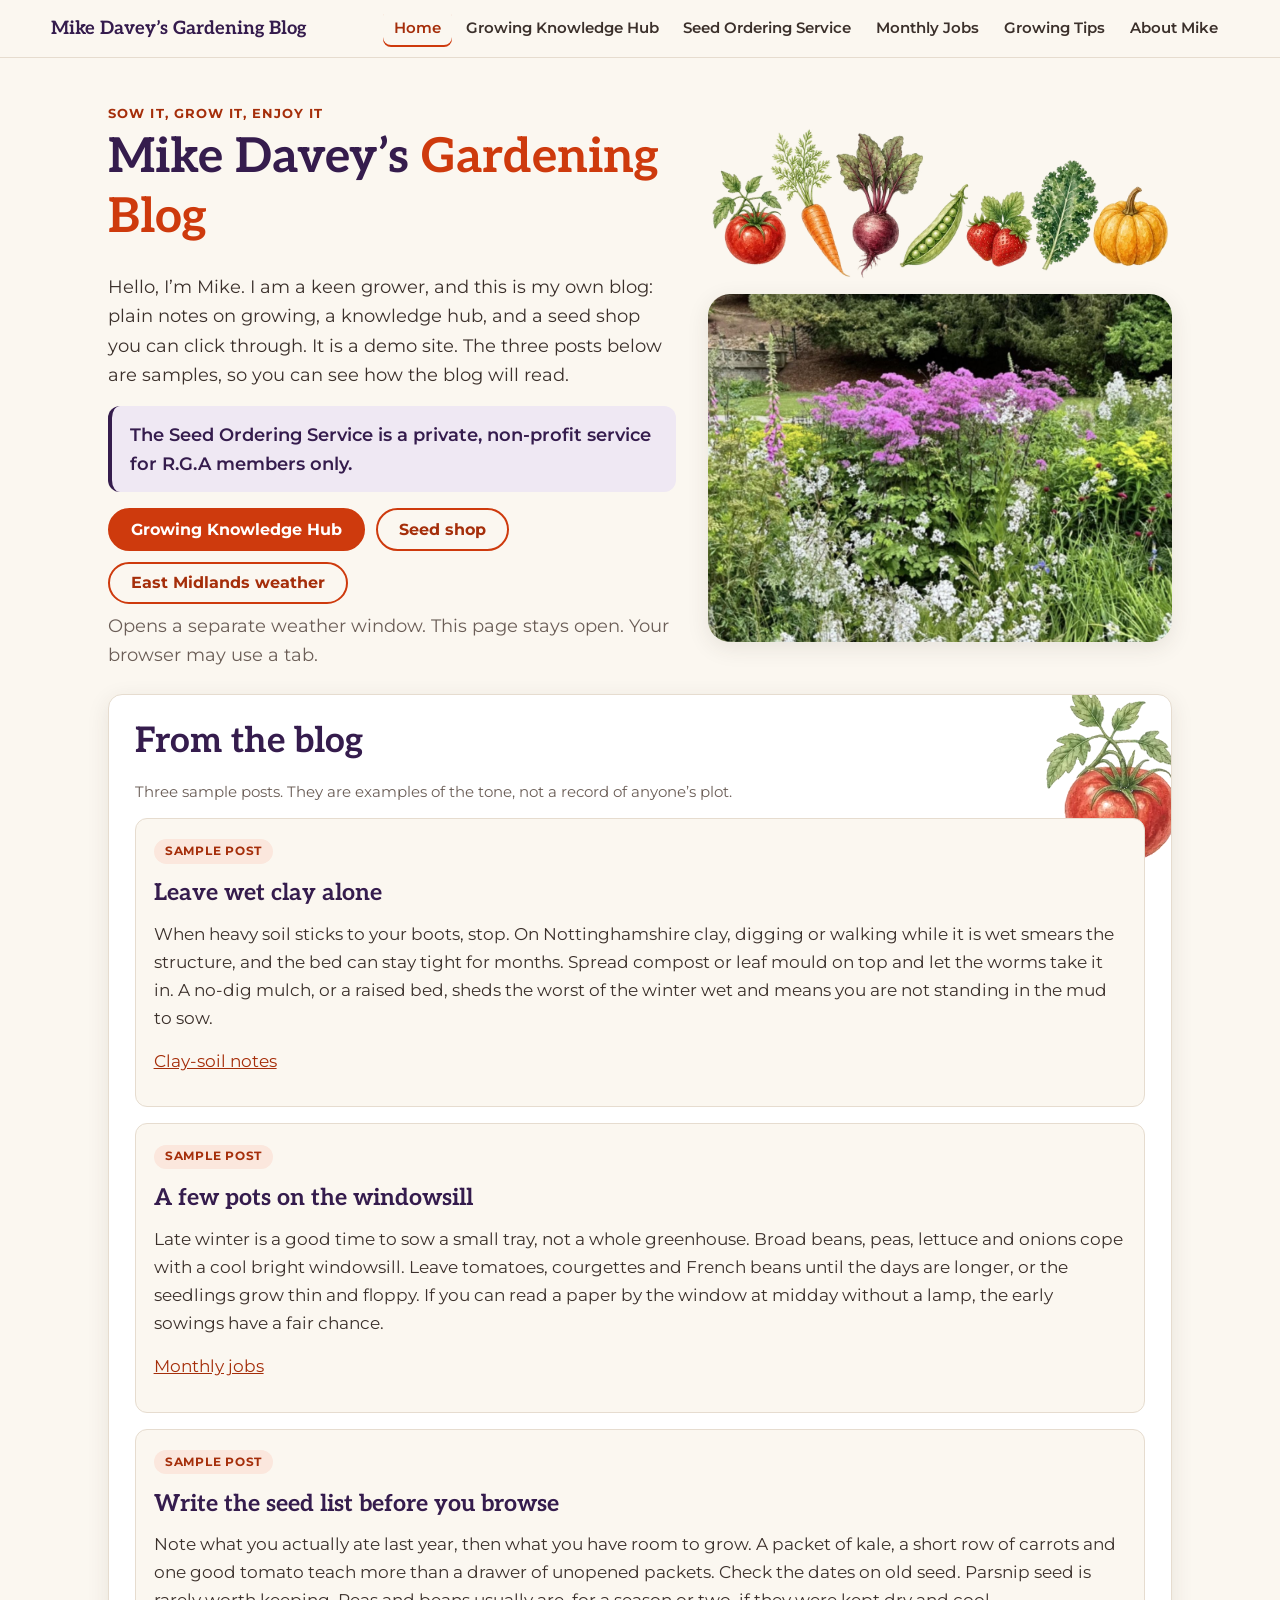
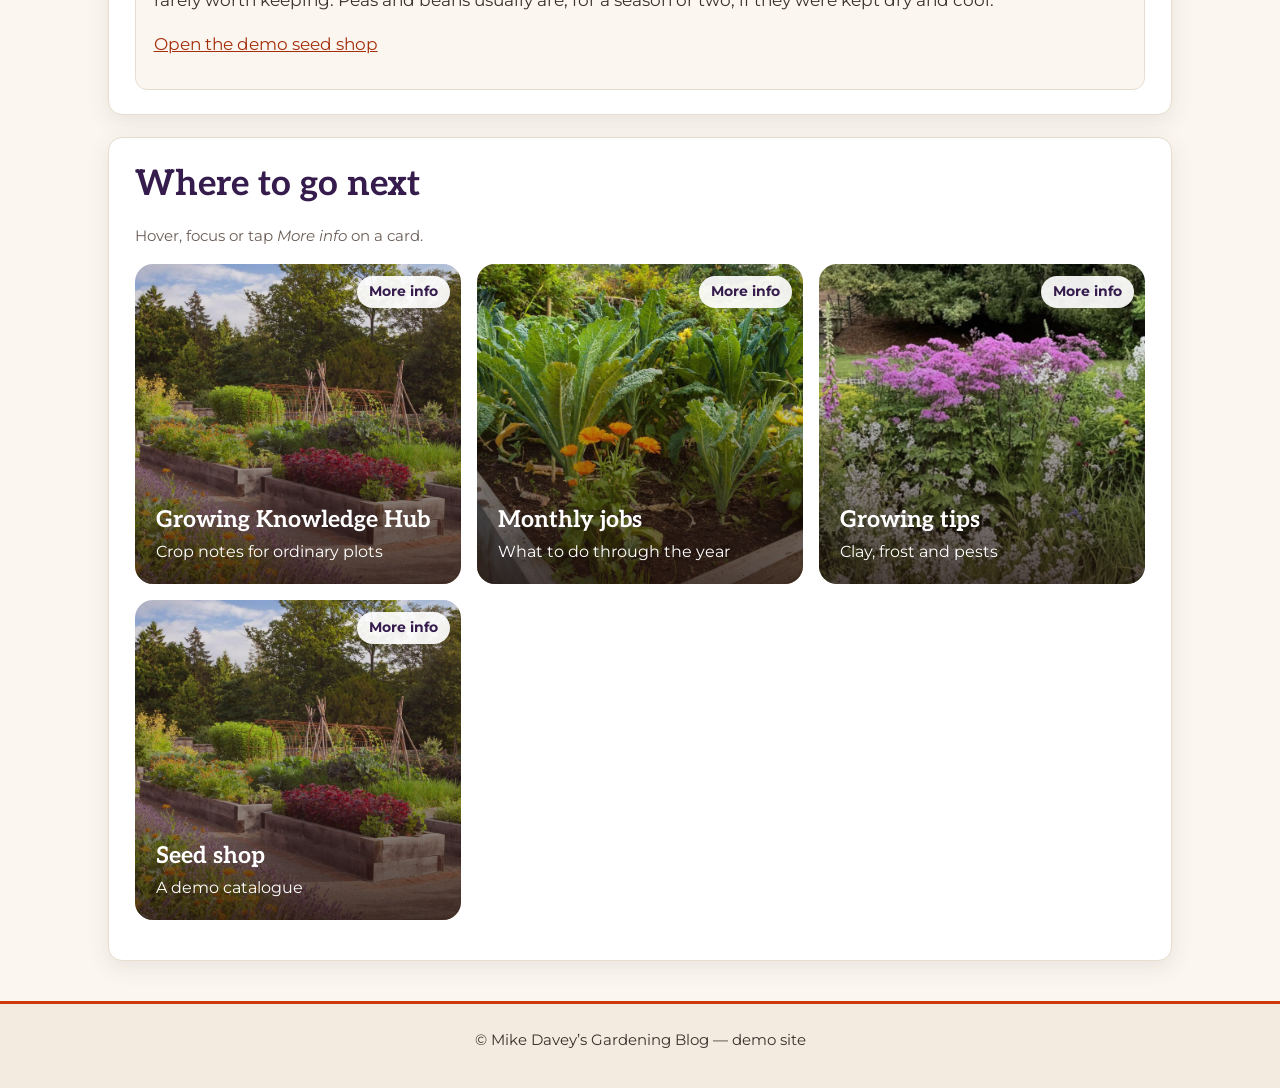
==== commit de215fee: "Rename the seed section to Seed Ordering Service. The nav and seed-page headings use that name, and " ====
--- a/index.html
+++ b/index.html
@@ -14,7 +14,7 @@
   <nav aria-label="Main">
     <a href="index.html" class="active" aria-current="page">Home</a>
     <a href="knowledge-hub.html">Growing Knowledge Hub</a>
-    <a href="seed-order.html">Seed Shop</a>
+    <a href="seed-order.html">Seed Ordering Service</a>
     <a href="monthly.html">Monthly Jobs</a>
     <a href="tips.html">Growing Tips</a>
     <a href="about.html">About Mike</a>
@@ -26,6 +26,7 @@
     <span class="s-kicker">Sow it, grow it, enjoy it</span>
     <h2>Mike Davey’s <em>Gardening Blog</em></h2>
     <p>Hello, I’m Mike. I am a keen grower, and this is my own blog: plain notes on growing, a knowledge hub, and a seed shop you can click through. It is a demo site. The three posts below are samples, so you can see how the blog will read.</p>
+    <p class="service-notice">The Seed Ordering Service is a private, non-profit service for R.G.A members only.</p>
     <div class="s-acts">
       <a class="btn" href="knowledge-hub.html">Growing Knowledge Hub</a>
       <a class="btn ghost" href="seed-order.html">Seed shop</a>
--- a/style.css
+++ b/style.css
@@ -43,6 +43,8 @@
 footer{background:#f3ebe0;color:var(--ink);border-top:3px solid var(--rust);text-align:center;padding:1.4rem 1rem;margin-top:2rem;font-size:.95rem}
 footer a{color:var(--rust-dk)}
 .demo,.demo-note{background:#fff6e0;border:1px solid #edd59b;color:#5b4410;padding:.6rem 1rem;font-weight:600;text-align:center}
+.service-notice{background:var(--aub-soft);border-left:4px solid var(--aub);border-radius:12px;padding:.85rem 1.1rem;margin:0 0 1rem;color:var(--aub);font-weight:600}
+.s-hero .service-notice{max-width:40em}
 .demo-note{border-radius:10px;text-align:left;font-weight:500;margin:.6rem 0}
 hr.leaf{border:0;border-top:1px solid var(--line);margin:1.6rem auto;max-width:60%}
 
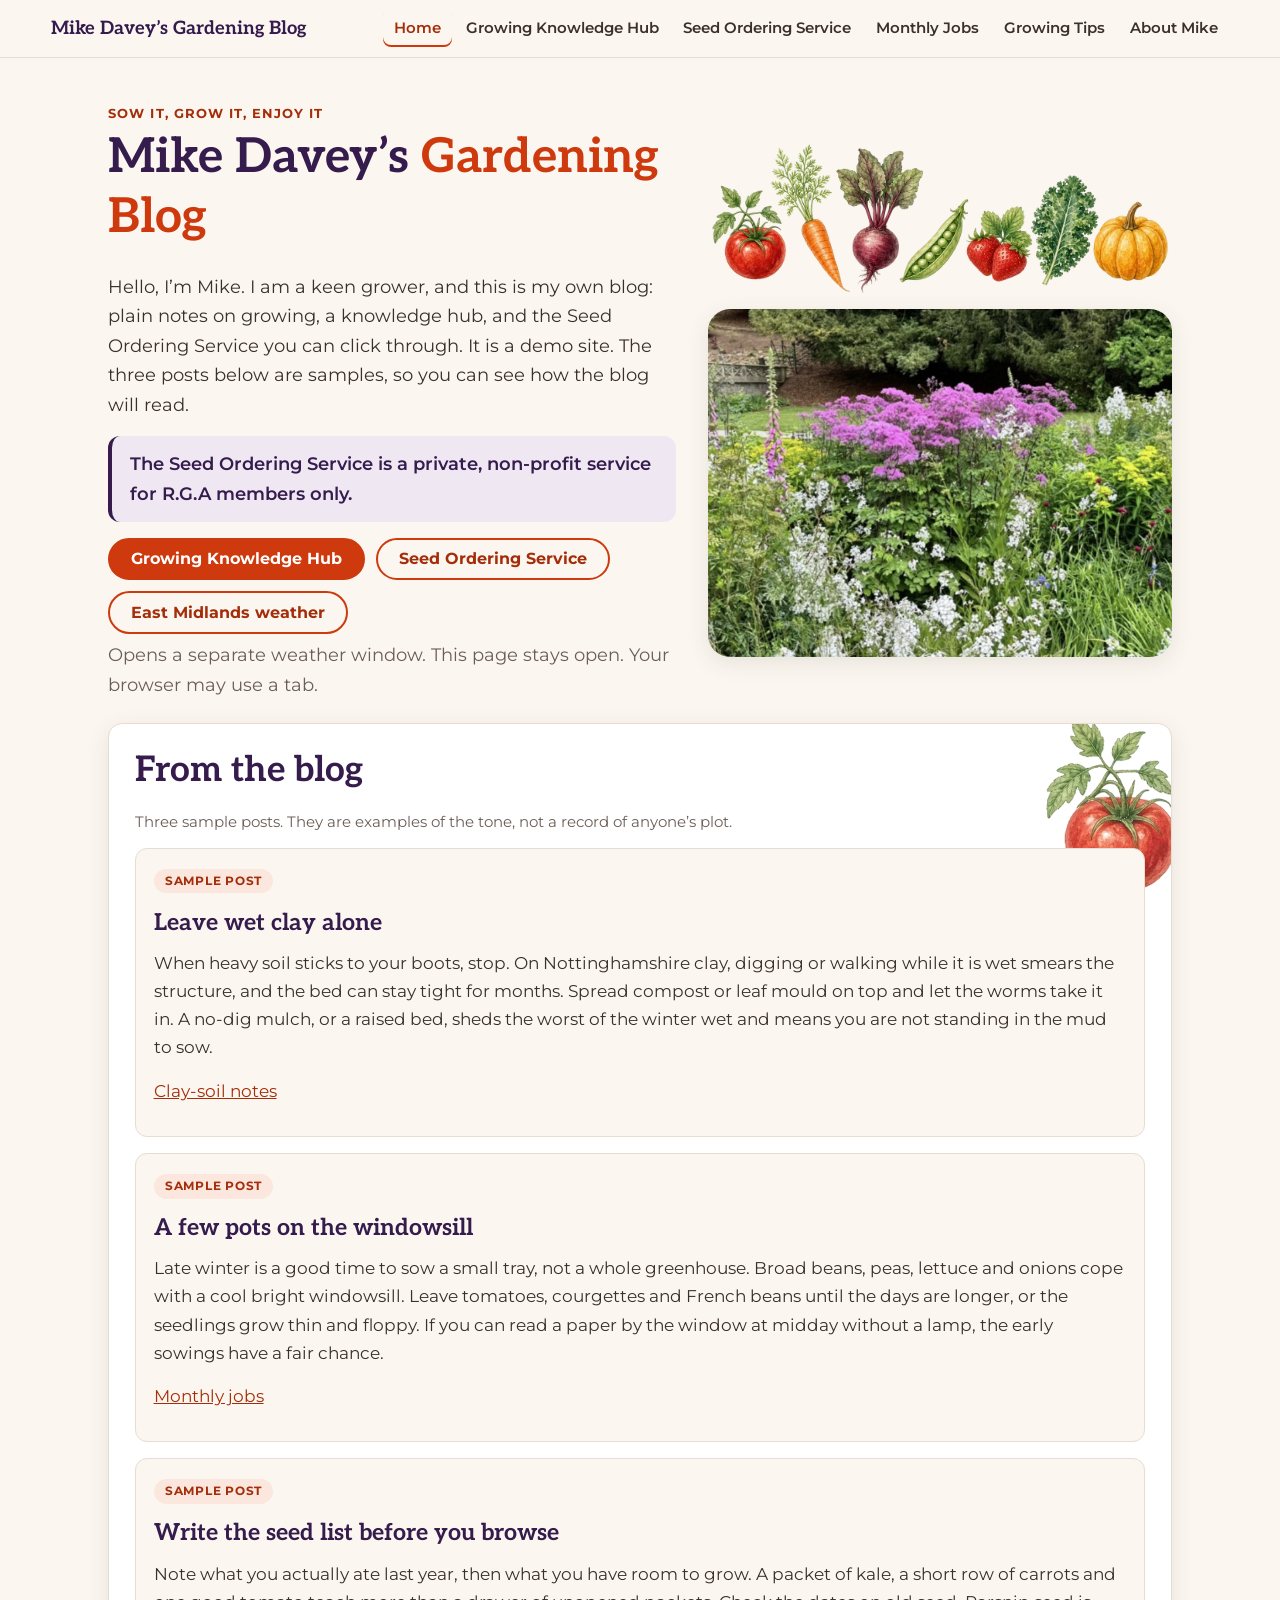
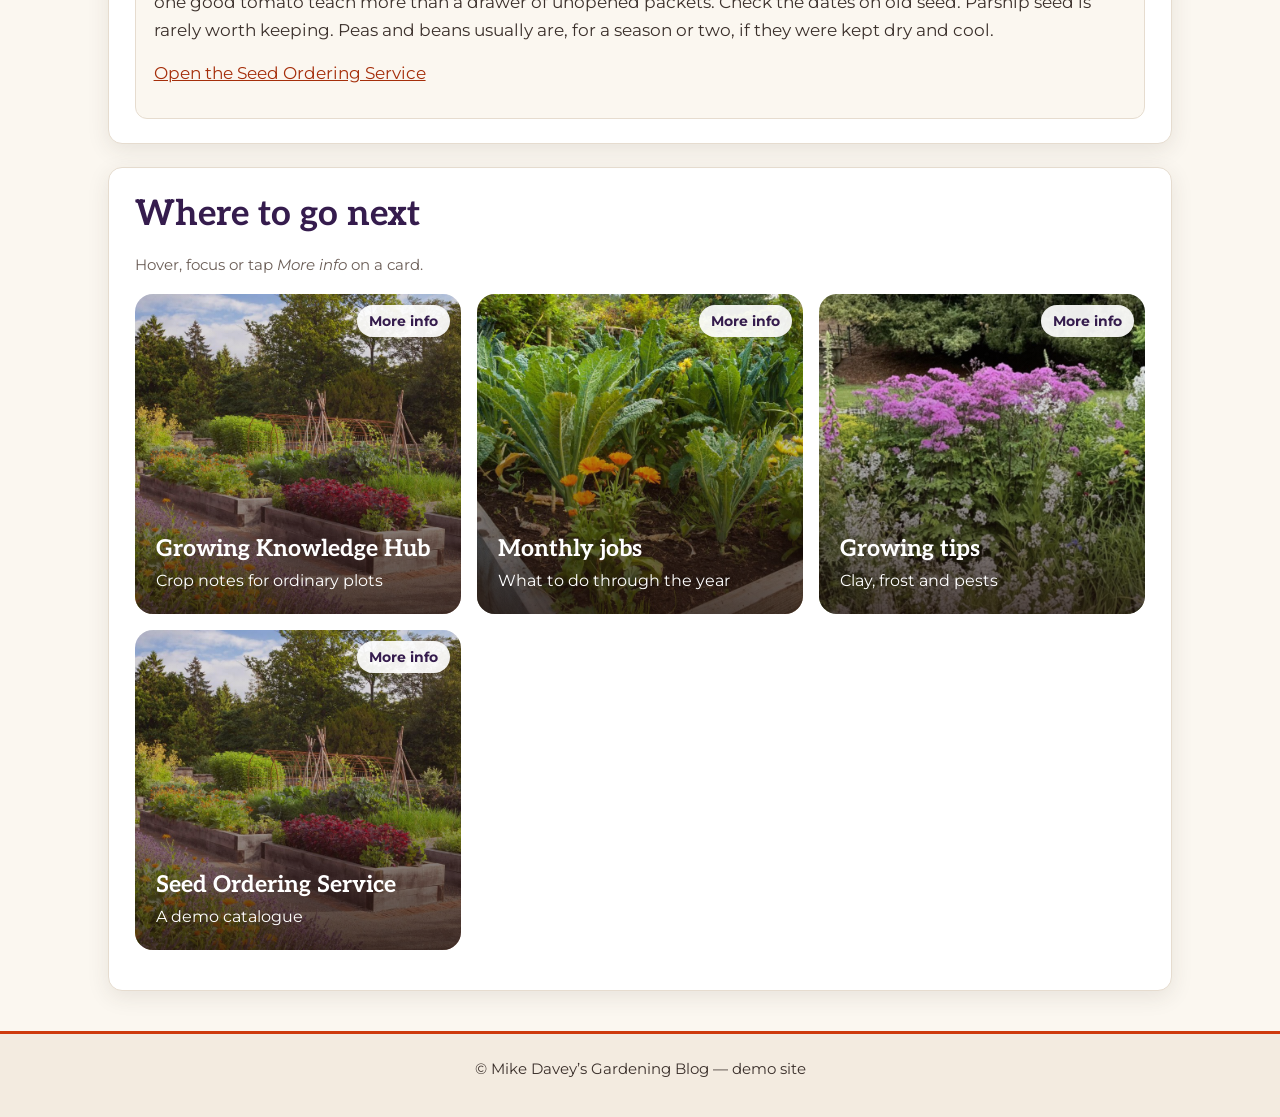
==== commit 274b723f: "Replace visible shop wording with Seed Ordering Service wording. Page text, buttons, meta descriptio" ====
--- a/index.html
+++ b/index.html
@@ -4,7 +4,7 @@
 <meta charset="UTF-8">
 <meta name="viewport" content="width=device-width, initial-scale=1.0">
 <title>Mike Davey’s Gardening Blog</title>
-<meta name="description" content="Mike Davey’s Gardening Blog: sample growing posts, a knowledge hub, and a demo seed shop.">
+<meta name="description" content="Mike Davey’s Gardening Blog: sample growing posts, a knowledge hub, and a demo Seed Ordering Service.">
 <link rel="stylesheet" href="style.css">
 </head>
 <body>
@@ -25,11 +25,11 @@
   <div>
     <span class="s-kicker">Sow it, grow it, enjoy it</span>
     <h2>Mike Davey’s <em>Gardening Blog</em></h2>
-    <p>Hello, I’m Mike. I am a keen grower, and this is my own blog: plain notes on growing, a knowledge hub, and a seed shop you can click through. It is a demo site. The three posts below are samples, so you can see how the blog will read.</p>
+    <p>Hello, I’m Mike. I am a keen grower, and this is my own blog: plain notes on growing, a knowledge hub, and the Seed Ordering Service you can click through. It is a demo site. The three posts below are samples, so you can see how the blog will read.</p>
     <p class="service-notice">The Seed Ordering Service is a private, non-profit service for R.G.A members only.</p>
     <div class="s-acts">
       <a class="btn" href="knowledge-hub.html">Growing Knowledge Hub</a>
-      <a class="btn ghost" href="seed-order.html">Seed shop</a>
+      <a class="btn ghost" href="seed-order.html">Seed Ordering Service</a>
       <a class="btn ghost" href="https://www.wunderground.com/weather/gb/nottingham" target="_blank" rel="noopener noreferrer" data-weather-window>East Midlands weather</a>
     </div>
     <p class="weather-help">Opens a separate weather window. This page stays open. Your browser may use a tab.</p>
@@ -61,7 +61,7 @@
         <p><span class="sample-flag">Sample post</span></p>
         <h3>Write the seed list before you browse</h3>
         <p>Note what you actually ate last year, then what you have room to grow. A packet of kale, a short row of carrots and one good tomato teach more than a drawer of unopened packets. Check the dates on old seed. Parsnip seed is rarely worth keeping. Peas and beans usually are, for a season or two, if they were kept dry and cool.</p>
-        <p><a href="seed-order.html">Open the demo seed shop</a></p>
+        <p><a href="seed-order.html">Open the Seed Ordering Service</a></p>
       </article>
     </div>
   </div>
@@ -89,8 +89,8 @@
       </article>
       <article class="flip">
         <div class="flip-inner">
-          <div class="flip-face flip-front" style="background-image:url('allotment.jpg')"><h4>Seed shop</h4><p>A demo catalogue</p></div>
-          <div class="flip-face flip-back"><h4>Seed shop</h4><p>Browse the catalogue and fill a basket. No payment is taken, and the order is not sent.</p><a class="btn" href="seed-order.html">Browse seeds</a></div>
+          <div class="flip-face flip-front" style="background-image:url('allotment.jpg')"><h4>Seed Ordering Service</h4><p>A demo catalogue</p></div>
+          <div class="flip-face flip-back"><h4>Seed Ordering Service</h4><p>Browse the catalogue and fill a basket. No payment is taken, and the order is not sent.</p><a class="btn" href="seed-order.html">Browse seeds</a></div>
         </div>
       </article>
     </div>
--- a/style.css
+++ b/style.css
@@ -45,6 +45,16 @@
 .demo,.demo-note{background:#fff6e0;border:1px solid #edd59b;color:#5b4410;padding:.6rem 1rem;font-weight:600;text-align:center}
 .service-notice{background:var(--aub-soft);border-left:4px solid var(--aub);border-radius:12px;padding:.85rem 1.1rem;margin:0 0 1rem;color:var(--aub);font-weight:600}
 .s-hero .service-notice{max-width:40em}
+body[data-member-gate]:not(.is-member) #member-app,
+body[data-member-gate]:not(.is-member) .ql-bar{display:none !important}
+body[data-member-gate].is-member #member-gate{display:none}
+.member-gate{max-width:40rem;margin-left:auto;margin-right:auto}
+.member-form{display:grid;gap:.45rem;max-width:22rem;margin:.8rem 0 1rem}
+.member-form input{width:100%}
+.demo-login{background:var(--sage-soft);border-radius:10px;padding:.7rem .9rem;font-weight:700}
+.member-error{color:#8f2a1a;font-weight:600;margin:0}
+.member-bar{flex-basis:100%;margin:0;font-weight:700;font-size:.92rem}
+.member-bar a{font-weight:700}
 .demo-note{border-radius:10px;text-align:left;font-weight:500;margin:.6rem 0}
 hr.leaf{border:0;border-top:1px solid var(--line);margin:1.6rem auto;max-width:60%}
 
@@ -125,7 +135,7 @@
 .hub-padlet-fallback{position:absolute;inset:1rem;color:var(--muted)}
 .hub-join{text-align:center}
 
-/* ===== Seed shop ===== */
+/* ===== Seed Ordering Service ===== */
 .crumbs{font-size:.92rem;color:var(--muted);margin:0 0 .8rem}.crumbs a{font-weight:600;text-decoration:none}.crumbs span[aria-current]{color:var(--ink)}
 .shop-banner{display:flex;flex-wrap:wrap;gap:.5rem 1rem;align-items:center;background:var(--sage-soft);border-radius:12px;padding:.7rem 1rem;margin-bottom:1rem}
 .shop-banner strong{color:var(--sage)}
@@ -263,7 +273,7 @@
 .ql-group::before{content:"\1F331";margin-right:.45rem;font-size:.95em}
 .ql-group + .ql-row{border-top:0}
 
-/* Shop page / list view toggle and landing crop list */
+/* List view toggle and landing crop list */
 .view-toggle{display:flex;flex-wrap:wrap;gap:.4rem;margin:0 0 .7rem}
 .view-toggle a{border:2px solid var(--rust);color:var(--rust-dk);border-radius:999px;padding:.4rem 1rem;text-decoration:none;font-weight:700;background:#fff}
 .view-toggle a:hover{background:var(--rust);color:#fff}
